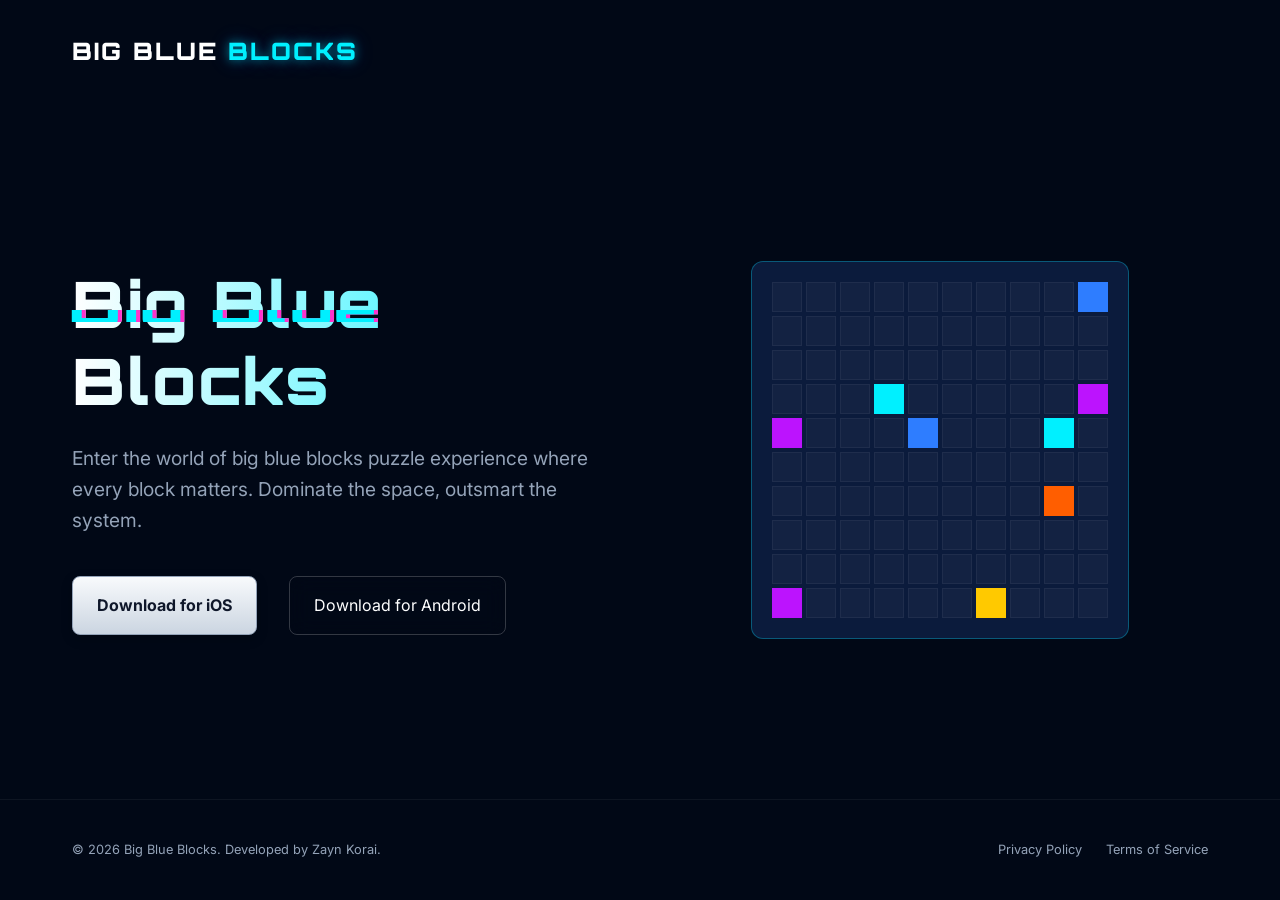
==== website/index.html @ 27ce7a00 "website" ====
<!DOCTYPE html>
<html lang="en">

<head>
    <meta charset="UTF-8">
    <meta name="viewport" content="width=device-width, initial-scale=1.0">
    <title>Big Blue Blocks |Puzzle Game</title>
    <meta name="description"
        content="Capture the grid in this high-intensity neo-cyberpunk puzzle game. Challenge your mind and dominate the digital landscape.">
    <link rel="preconnect" href="https://fonts.googleapis.com">
    <link rel="preconnect" href="https://fonts.gstatic.com" crossorigin>
    <link
        href="https://fonts.googleapis.com/css2?family=Inter:wght@300;400;600&family=Orbitron:wght@400;700;900&display=swap"
        rel="stylesheet">
    <link rel="stylesheet" href="style.css">
</head>

<body>

    <nav>
        <div class="container nav-wrapper">
            <div class="logo">BIG BLUE <span>BLOCKS</span></div>
            <ul class="nav-links">
            </ul>
        </div>
    </nav>

    <main>
        <section id="hero">
            <div class="container hero-wrapper">
                <div class="hero-content">
                    <h1 class="glitch-text" data-text="Big Blue Blocks">Big Blue Blocks</h1>
                    <p class="subtitle">Enter the world of big blue blocks puzzle experience where every block matters.
                        Dominate
                        the space, outsmart the system.</p>
                    <div class="hero-actions">
                        <a href="#" class="btn-primary">Download for iOS</a>
                        <a href="#" class="btn-secondary">Download for Android</a>
                    </div>
                </div>
                <div class="hero-visual">
                    <div class="grid-showcase">
                        <div class="grid-container">
                            <!-- Grid generated by JS -->
                        </div>
                    </div>
                </div>
            </div>
        </section>

    </main>

    <footer>
        <div class="container footer-wrapper">
            <p>&copy; 2026 Big Blue Blocks. Developed by Zayn Korai.</p>
            <div class="footer-links">
                <a href="privacy.html">Privacy Policy</a>
                <a href="terms.html">Terms of Service</a>
            </div>
        </div>
    </footer>

    <script src="script.js"></script>
</body>

</html>
---- website/style.css ----
:root {
    --bg-dark: #010816;
    --navy: #0B1B3C;
    --cyan: #00F0FF;
    --blue: #2E7DFF;
    --purple: #BC13FE;
    --pink: #FF33CC;
    --yellow: #FFC900;
    --text-primary: #ffffff;
    --text-secondary: #94a3b8;
    --glass: rgba(11, 27, 60, 0.7);
    --neon-blue: 0 0 10px rgba(0, 240, 255, 0.5), 0 0 20px rgba(46, 125, 255, 0.3);
}

* {
    margin: 0;
    padding: 0;
    box-sizing: border-box;
}

.container {
    max-width: 1200px;
    margin: 0 auto;
    padding: 0 5%;
    width: 100%;
}

body {
    background-color: var(--bg-dark);
    color: var(--text-primary);
    font-family: 'Inter', sans-serif;
    overflow-x: hidden;
    line-height: 1.6;
    display: flex;
    flex-direction: column;
    min-height: 100vh;
}

h1,
h2,
h3,
.logo {
    font-family: 'Orbitron', sans-serif;
    letter-spacing: 2px;
}

/* Nav */
nav {
    display: flex;
    justify-content: center;
    align-items: center;
    padding: 1.5rem 0;
    background: transparent;
    position: relative;
    z-index: 100;
}

.nav-wrapper {
    display: flex;
    flex-direction: column;
    align-items: center;
    gap: 1.25rem;
}

.logo {
    font-weight: 900;
    font-size: 1.5rem;
    color: var(--text-primary);
    text-decoration: none;
}

.logo span {
    color: var(--cyan);
    text-shadow: var(--neon-blue);
}

.nav-links {
    display: flex;
    flex-direction: column;
    list-style: none;
    gap: 1rem;
    align-items: center;
}

.nav-links a {
    text-decoration: none;
    color: var(--text-secondary);
    font-size: 0.85rem;
    text-transform: uppercase;
    transition: color 0.3s;
}

.nav-links a:hover {
    color: var(--cyan);
}

/* Buttons */
.btn-sm {
    padding: 0.5rem 1.2rem;
    border: 1px solid var(--cyan);
    border-radius: 4px;
    font-weight: 600;
}

.btn-primary {
    display: block;
    width: 100%;
    text-align: center;
    padding: 1rem 1.5rem;
    background: linear-gradient(180deg, #f8fafc 0%, #cbd5e1 100%);
    color: #0f172a;
    text-decoration: none;
    border-radius: 8px;
    font-weight: 700;
    border: 1px solid #94a3b8;
    box-shadow: 0 4px 12px rgba(0, 0, 0, 0.2);
    transition: transform 0.2s, background 0.2s;
}

.btn-primary:hover {
    transform: translateY(-2px);
    background: linear-gradient(180deg, #ffffff 0%, #e2e8f0 100%);
}

.btn-secondary {
    display: block;
    width: 100%;
    text-align: center;
    padding: 1rem 1.5rem;
    border: 1px solid rgba(255, 255, 255, 0.2);
    color: white;
    text-decoration: none;
    border-radius: 8px;
    margin-top: 1rem;
    backdrop-filter: blur(10px);
    transition: background 0.2s;
}

.btn-secondary:hover {
    background: rgba(255, 255, 255, 0.05);
}

main {
    flex: 1;
    display: flex;
    align-items: center;
}

#hero {
    width: 100%;
    padding: 2rem 0;
    display: flex;
    flex-direction: column;
    align-items: center;
    text-align: center;
}

.hero-wrapper {
    display: flex;
    flex-direction: column;
    justify-content: center;
    align-items: center;
    gap: 3rem;
}

.hero-content {
    flex: 1;
    max-width: 100%;
}

h1 {
    font-size: 2.2rem;
    font-weight: 900;
    line-height: 1.2;
    margin-bottom: 1rem;
    background: linear-gradient(to right, #fff, var(--cyan));
    -webkit-background-clip: text;
    -webkit-text-fill-color: transparent;
}

.subtitle {
    font-size: 1rem;
    color: var(--text-secondary);
    margin-bottom: 2rem;
    padding: 0 1rem;
}

.hero-actions {
    display: flex;
    flex-direction: column;
    gap: 1rem;
    width: 100%;
    padding: 0 2rem;
}

.hero-visual {
    flex: 1;
    display: flex;
    justify-content: center;
    align-items: center;
    position: relative;
    width: 100%;
}

.grid-showcase {
    position: relative;
    z-index: 2;
}

/* Grid Animation */
.grid-container {
    display: grid;
    grid-template-columns: repeat(10, 22px);
    grid-template-rows: repeat(10, 22px);
    gap: 2px;
    padding: 10px;
    background: var(--navy);
    border: 1px solid rgba(6, 182, 212, 0.4);
    border-radius: 12px;
    backdrop-filter: blur(10px);
    margin: 0 auto;
}

.grid-node {
    width: 22px;
    height: 22px;
    background: rgba(255, 255, 255, 0.03);
    border: 1px solid rgba(255, 255, 255, 0.05);
    transition: background 0.5s;
}

/* Floating Elements */
.block {
    position: absolute;
    border-radius: 4px;
    animation: float 6s infinite ease-in-out;
}

.b1 {
    width: 30px;
    height: 30px;
    background: var(--cyan);
    top: -15px;
    right: 5%;
    filter: blur(2px);
}

.b2 {
    width: 45px;
    height: 45px;
    background: var(--purple);
    bottom: 5%;
    left: 0;
    filter: blur(5px);
    animation-delay: 2s;
}

.b3 {
    width: 25px;
    height: 25px;
    background: var(--pink);
    top: 15%;
    left: -15px;
    filter: blur(1px);
    animation-delay: 4s;
}

@keyframes float {
    0%,
    100% {
        transform: translateY(0) rotate(0);
    }

    50% {
        transform: translateY(-20px) rotate(10deg);
    }
}

footer {
    padding: 2.5rem 0;
    text-align: center;
    border-top: 1px solid rgba(255, 255, 255, 0.05);
    color: var(--text-secondary);
    font-size: 0.8rem;
}

.footer-wrapper {
    display: flex;
    flex-direction: column;
    justify-content: center;
    align-items: center;
    gap: 1.5rem;
}

.footer-links {
    display: flex;
    flex-direction: column;
    gap: 1rem;
}

.footer-links a {
    color: var(--text-secondary);
    text-decoration: none;
    transition: color 0.3s;
}

.footer-links a:hover {
    color: var(--cyan);
}

/* Glitch Effect */
.glitch-text {
    position: relative;
    display: inline-block;
}

.glitch-text::before,
.glitch-text::after {
    content: attr(data-text);
    position: absolute;
    top: 0;
    left: 0;
    width: 100%;
    height: 100%;
}

.glitch-text::before {
    left: 2px;
    text-shadow: -2px 0 var(--pink);
    clip: rect(44px, 450px, 56px, 0);
    animation: glitch 5s infinite linear alternate-reverse;
}

.glitch-text::after {
    left: -2px;
    text-shadow: -2px 0 var(--cyan);
    clip: rect(44px, 450px, 56px, 0);
    animation: glitch 5s infinite linear alternate;
}

@keyframes glitch {
    0% { clip: rect(10px, 9999px, 9px, 0); }
    10% { clip: rect(60px, 9999px, 5px, 0); }
    20% { clip: rect(20px, 9999px, 80px, 0); }
    30% { clip: rect(70px, 9999px, 15px, 0); }
    40% { clip: rect(30px, 9999px, 50px, 0); }
    50% { clip: rect(50px, 9999px, 90px, 0); }
    60% { clip: rect(80px, 9999px, 30px, 0); }
    70% { clip: rect(15px, 9999px, 70px, 0); }
    80% { clip: rect(90px, 9999px, 20px, 0); }
    90% { clip: rect(40px, 9999px, 60px, 0); }
    100% { clip: rect(10px, 9999px, 9px, 0); }
}

/* Tablet (min-width: 640px) */
@media (min-width: 640px) {
    .container {
        padding: 0 2rem;
    }

    h1 {
        font-size: 3rem;
        margin-bottom: 1.25rem;
    }

    .subtitle {
        font-size: 1.1rem;
        padding: 0;
    }

    .nav-wrapper {
        flex-direction: row;
        justify-content: flex-start;
        gap: 2rem;
    }

    .nav-links {
        flex-direction: row;
        gap: 1.5rem;
    }

    .nav-links a {
        font-size: 0.9rem;
    }

    .hero-wrapper {
        gap: 4rem;
    }

    .hero-actions {
        flex-direction: row;
        justify-content: center;
        padding: 0;
    }

    .btn-primary, .btn-secondary {
        display: inline-block;
        width: auto;
    }

    .btn-secondary {
        margin-top: 0;
        margin-left: 1rem;
    }

    .grid-container {
        grid-template-columns: repeat(10, 26px);
        grid-template-rows: repeat(10, 26px);
        gap: 3px;
        padding: 15px;
    }

    .grid-node {
        width: 26px;
        height: 26px;
    }

    .footer-wrapper {
        flex-direction: row;
        justify-content: space-between;
    }

    .footer-links {
        flex-direction: row;
        gap: 1.5rem;
    }
}

/* Desktop (min-width: 992px) */
@media (min-width: 992px) {
    body {
        overflow: hidden;
    }

    h1 {
        font-size: 4rem;
        margin-bottom: 1.5rem;
    }

    .subtitle {
        font-size: 1.2rem;
        margin-bottom: 2.5rem;
    }

    nav {
        padding: 2rem 0;
    }

    .nav-wrapper {
        gap: 3rem;
    }

    .nav-links {
        gap: 2rem;
    }

    #hero {
        text-align: left;
        flex-direction: row;
    }

    .hero-wrapper {
        flex-direction: row;
        justify-content: space-between;
        align-items: center;
    }

    .hero-content {
        max-width: 600px;
    }

    .hero-actions {
        justify-content: flex-start;
    }

    .grid-container {
        grid-template-columns: repeat(10, 30px);
        grid-template-rows: repeat(10, 30px);
        gap: 4px;
        padding: 20px;
    }

    .grid-node {
        width: 30px;
        height: 30px;
    }

    .b1 { width: 40px; height: 40px; top: -20px; right: 10%; }
    .b2 { width: 60px; height: 60px; bottom: 10%; left: 0; }
    .b3 { width: 30px; height: 30px; top: 20%; left: -20px; }
}
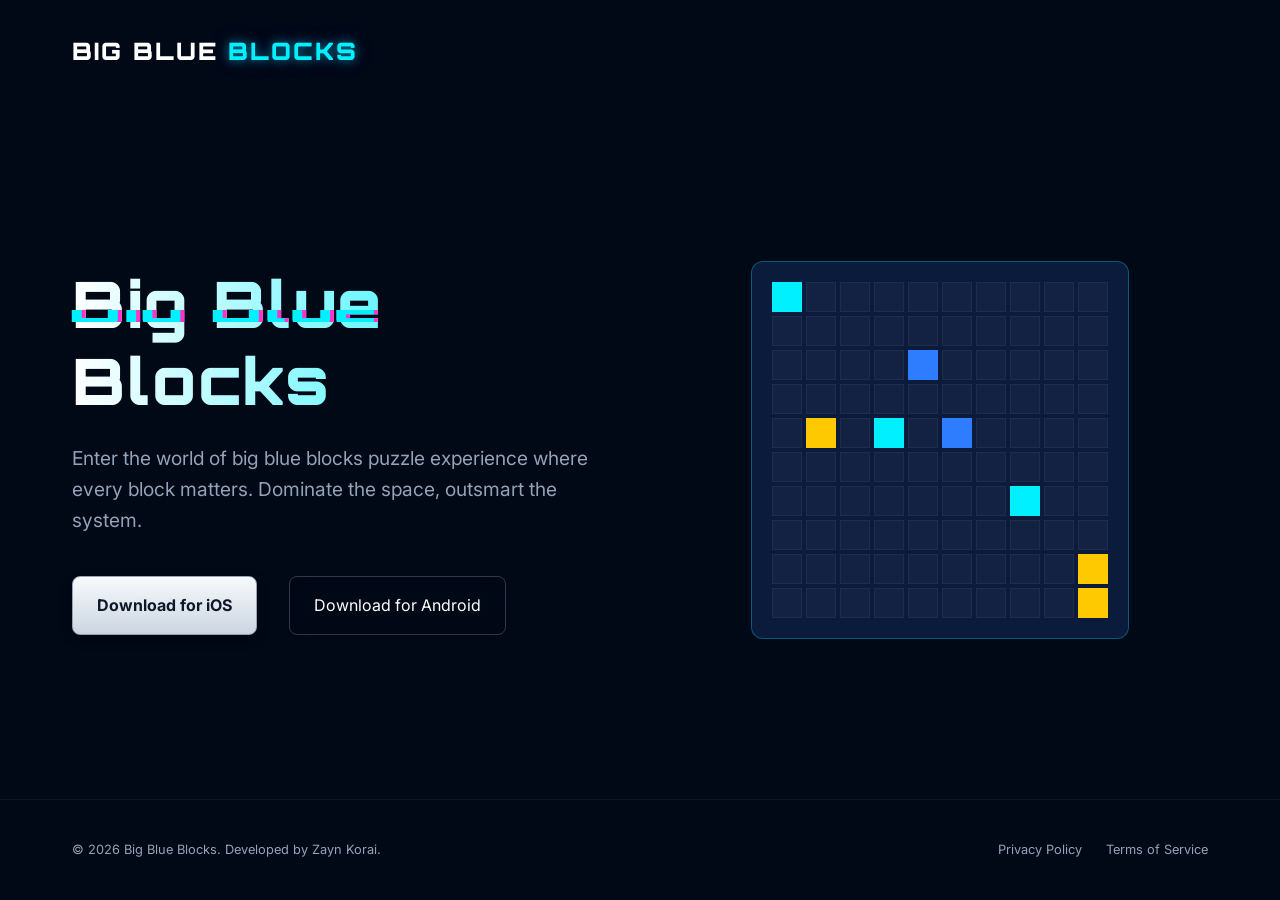
==== commit fdedb671: "info update" ====
--- a/website/index.html
+++ b/website/index.html
@@ -6,7 +6,7 @@
     <meta name="viewport" content="width=device-width, initial-scale=1.0">
     <title>Big Blue Blocks |Puzzle Game</title>
     <meta name="description"
-        content="Capture the grid in this high-intensity neo-cyberpunk puzzle game. Challenge your mind and dominate the digital landscape.">
+        content="Capture the grid in puzzle game. Challenge your mind and dominate the digital landscape.">
     <link rel="preconnect" href="https://fonts.googleapis.com">
     <link rel="preconnect" href="https://fonts.gstatic.com" crossorigin>
     <link
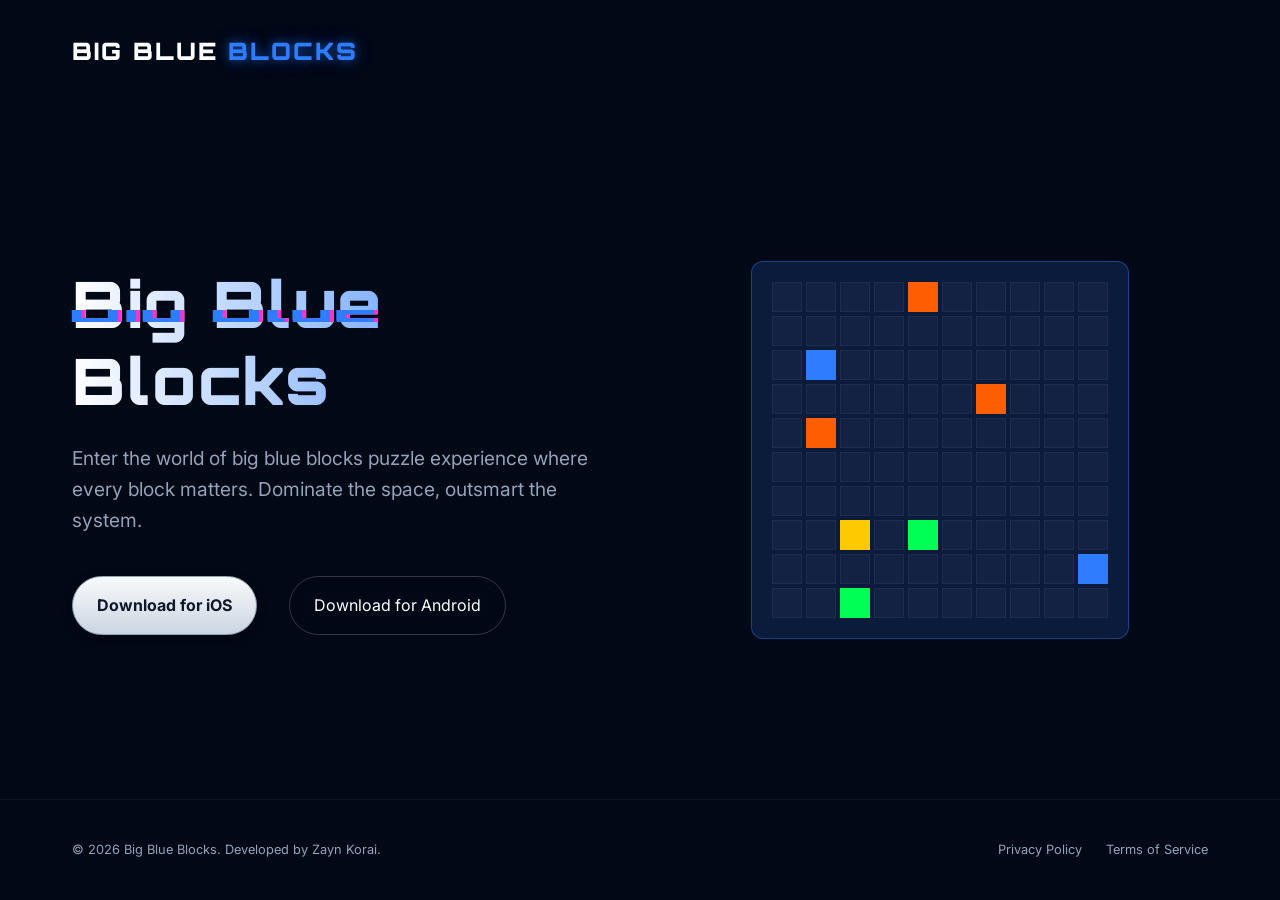
==== commit b7583524: "ios app link" ====
--- a/website/index.html
+++ b/website/index.html
@@ -34,8 +34,9 @@
                         Dominate
                         the space, outsmart the system.</p>
                     <div class="hero-actions">
-                        <a href="#" class="btn-primary">Download for iOS</a>
-                        <a href="#" class="btn-secondary">Download for Android</a>
+                        <a href="https://apps.apple.com/us/app/big-blue-blocks/id6762080801"
+                            class="btn-primary">Download for iOS</a>
+                        <a href="https://play.google.com/store/apps/" class="btn-secondary">Download for Android</a>
                     </div>
                 </div>
                 <div class="hero-visual">
--- a/website/style.css
+++ b/website/style.css
@@ -1,7 +1,6 @@
 :root {
     --bg-dark: #010816;
     --navy: #0B1B3C;
-    --cyan: #00F0FF;
     --blue: #2E7DFF;
     --purple: #BC13FE;
     --pink: #FF33CC;
@@ -9,7 +8,7 @@
     --text-primary: #ffffff;
     --text-secondary: #94a3b8;
     --glass: rgba(11, 27, 60, 0.7);
-    --neon-blue: 0 0 10px rgba(0, 240, 255, 0.5), 0 0 20px rgba(46, 125, 255, 0.3);
+    --neon-blue: 0 0 10px rgba(46, 125, 255, 0.5), 0 0 20px rgba(46, 125, 255, 0.3);
 }
 
 * {
@@ -70,7 +69,7 @@
 }
 
 .logo span {
-    color: var(--cyan);
+    color: var(--blue);
     text-shadow: var(--neon-blue);
 }
 
@@ -91,14 +90,14 @@
 }
 
 .nav-links a:hover {
-    color: var(--cyan);
+    color: var(--blue);
 }
 
 /* Buttons */
 .btn-sm {
     padding: 0.5rem 1.2rem;
-    border: 1px solid var(--cyan);
-    border-radius: 4px;
+    border: 1px solid var(--blue);
+    border-radius: 9999px;
     font-weight: 600;
 }
 
@@ -110,7 +109,7 @@
     background: linear-gradient(180deg, #f8fafc 0%, #cbd5e1 100%);
     color: #0f172a;
     text-decoration: none;
-    border-radius: 8px;
+    border-radius: 9999px;
     font-weight: 700;
     border: 1px solid #94a3b8;
     box-shadow: 0 4px 12px rgba(0, 0, 0, 0.2);
@@ -130,7 +129,7 @@
     border: 1px solid rgba(255, 255, 255, 0.2);
     color: white;
     text-decoration: none;
-    border-radius: 8px;
+    border-radius: 9999px;
     margin-top: 1rem;
     backdrop-filter: blur(10px);
     transition: background 0.2s;
@@ -173,7 +172,7 @@
     font-weight: 900;
     line-height: 1.2;
     margin-bottom: 1rem;
-    background: linear-gradient(to right, #fff, var(--cyan));
+    background: linear-gradient(to right, #fff, var(--blue));
     -webkit-background-clip: text;
     -webkit-text-fill-color: transparent;
 }
@@ -215,7 +214,7 @@
     gap: 2px;
     padding: 10px;
     background: var(--navy);
-    border: 1px solid rgba(6, 182, 212, 0.4);
+    border: 1px solid rgba(46, 125, 255, 0.4);
     border-radius: 12px;
     backdrop-filter: blur(10px);
     margin: 0 auto;
@@ -239,7 +238,7 @@
 .b1 {
     width: 30px;
     height: 30px;
-    background: var(--cyan);
+    background: var(--blue);
     top: -15px;
     right: 5%;
     filter: blur(2px);
@@ -305,7 +304,7 @@
 }
 
 .footer-links a:hover {
-    color: var(--cyan);
+    color: var(--blue);
 }
 
 /* Glitch Effect */
@@ -333,7 +332,7 @@
 
 .glitch-text::after {
     left: -2px;
-    text-shadow: -2px 0 var(--cyan);
+    text-shadow: -2px 0 var(--blue);
     clip: rect(44px, 450px, 56px, 0);
     animation: glitch 5s infinite linear alternate;
 }
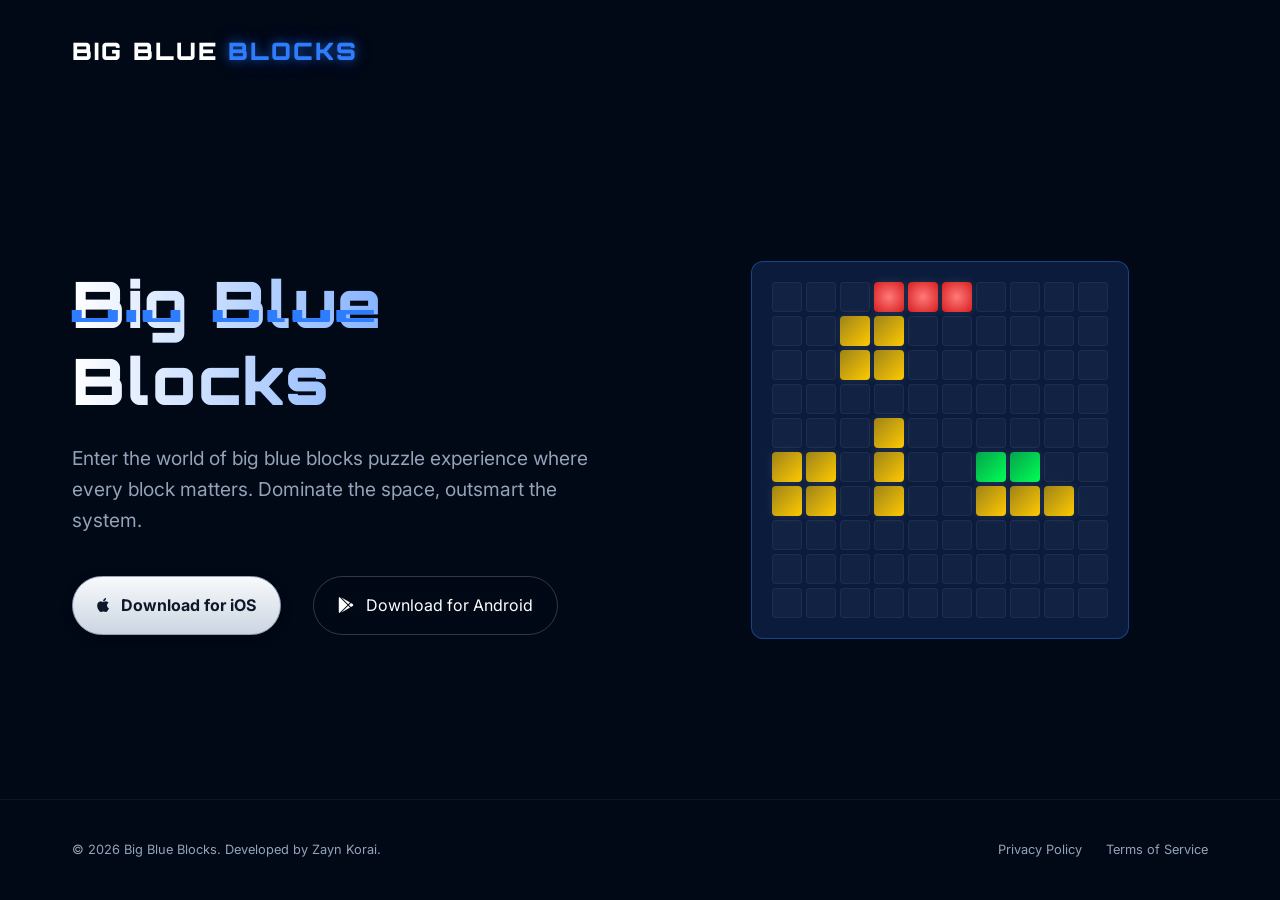
==== commit 27af8339: "Interactive Onboarding — the autonomous demo loop, instant takeover, skip button Game Feel & Juice —" ====
--- a/website/index.html
+++ b/website/index.html
@@ -13,6 +13,7 @@
         href="https://fonts.googleapis.com/css2?family=Inter:wght@300;400;600&family=Orbitron:wght@400;700;900&display=swap"
         rel="stylesheet">
     <link rel="stylesheet" href="style.css">
+    <link rel="stylesheet" href="https://cdnjs.cloudflare.com/ajax/libs/font-awesome/6.7.2/css/all.min.css">
 </head>
 
 <body>
@@ -20,8 +21,6 @@
     <nav>
         <div class="container nav-wrapper">
             <div class="logo">BIG BLUE <span>BLOCKS</span></div>
-            <ul class="nav-links">
-            </ul>
         </div>
     </nav>
 
@@ -34,9 +33,10 @@
                         Dominate
                         the space, outsmart the system.</p>
                     <div class="hero-actions">
-                        <a href="https://apps.apple.com/us/app/big-blue-blocks/id6762080801"
-                            class="btn-primary">Download for iOS</a>
-                        <a href="https://play.google.com/store/apps/" class="btn-secondary">Download for Android</a>
+                        <a href="https://apps.apple.com/us/app/big-blue-blocks/id6762080801" class="btn-primary"><i
+                                class="fa-brands fa-apple"></i> Download for iOS</a>
+                        <a href="https://play.google.com/store/apps/details?id=com.bigblueblocks.app"
+                            class="btn-secondary"><i class="fa-brands fa-google-play"></i> Download for Android</a>
                     </div>
                 </div>
                 <div class="hero-visual">
--- a/website/style.css
+++ b/website/style.css
@@ -2,13 +2,22 @@
     --bg-dark: #010816;
     --navy: #0B1B3C;
     --blue: #2E7DFF;
-    --purple: #BC13FE;
-    --pink: #FF33CC;
+    --orange: #FF5E00;
+    --green: #00FF55;
+    --red: #FF003C;
     --yellow: #FFC900;
     --text-primary: #ffffff;
     --text-secondary: #94a3b8;
     --glass: rgba(11, 27, 60, 0.7);
     --neon-blue: 0 0 10px rgba(46, 125, 255, 0.5), 0 0 20px rgba(46, 125, 255, 0.3);
+    
+    /* Official App Gradients */
+    --grad-blue: linear-gradient(135deg, rgba(46, 125, 255, 0.6) 0%, #2E7DFF 100%);
+    --grad-orange: linear-gradient(135deg, rgba(255, 94, 0, 0.6) 0%, #FF5E00 100%);
+    --grad-green: linear-gradient(135deg, rgba(0, 255, 85, 0.6) 0%, #00FF55 100%);
+    --grad-red: linear-gradient(135deg, rgba(255, 0, 60, 0.6) 0%, #FF003C 100%);
+    --grad-yellow: linear-gradient(135deg, rgba(255, 201, 0, 0.6) 0%, #FFC900 100%);
+    --grad-hurdle: radial-gradient(circle, #FF7A7A 0%, #D61C1C 100%);
 }
 
 * {
@@ -99,6 +108,13 @@
     border: 1px solid var(--blue);
     border-radius: 9999px;
     font-weight: 600;
+    transition: all 0.3s ease;
+}
+
+.btn-sm:hover {
+    background: var(--blue);
+    color: white !important;
+    box-shadow: var(--neon-blue);
 }
 
 .btn-primary {
@@ -119,6 +135,10 @@
 .btn-primary:hover {
     transform: translateY(-2px);
     background: linear-gradient(180deg, #ffffff 0%, #e2e8f0 100%);
+}
+
+.nav-links i, .hero-actions i {
+    margin-right: 8px;
 }
 
 .btn-secondary {
@@ -225,7 +245,8 @@
     height: 22px;
     background: rgba(255, 255, 255, 0.03);
     border: 1px solid rgba(255, 255, 255, 0.05);
-    transition: background 0.5s;
+    border-radius: 4px;
+    transition: all 0.5s ease;
 }
 
 /* Floating Elements */
@@ -238,30 +259,33 @@
 .b1 {
     width: 30px;
     height: 30px;
-    background: var(--blue);
+    background: var(--grad-blue);
     top: -15px;
     right: 5%;
     filter: blur(2px);
+    box-shadow: 0 0 15px rgba(46, 125, 255, 0.4);
 }
 
 .b2 {
     width: 45px;
     height: 45px;
-    background: var(--purple);
+    background: var(--grad-yellow);
     bottom: 5%;
     left: 0;
     filter: blur(5px);
     animation-delay: 2s;
+    box-shadow: 0 0 20px rgba(255, 201, 0, 0.3);
 }
 
 .b3 {
     width: 25px;
     height: 25px;
-    background: var(--pink);
+    background: var(--grad-orange);
     top: 15%;
     left: -15px;
     filter: blur(1px);
     animation-delay: 4s;
+    box-shadow: 0 0 10px rgba(255, 94, 0, 0.4);
 }
 
 @keyframes float {
@@ -369,8 +393,8 @@
 
     .nav-wrapper {
         flex-direction: row;
-        justify-content: flex-start;
-        gap: 2rem;
+        justify-content: space-between;
+        align-items: center;
     }
 
     .nav-links {
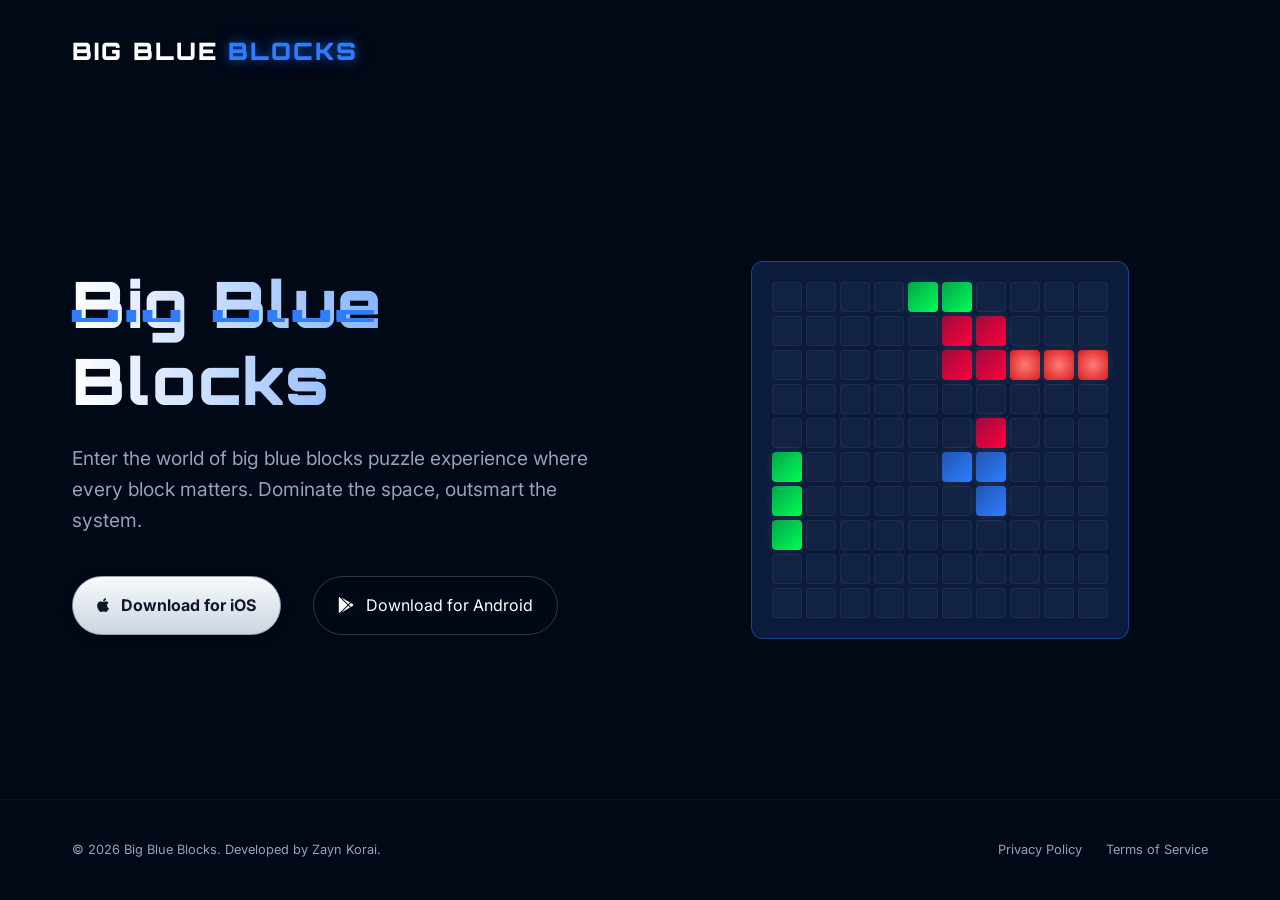
==== commit 36abdda7: "Interactive Onboarding — the autonomous demo loop, instant takeover, skip button Game Feel & Juice —" ====
--- a/website/index.html
+++ b/website/index.html
@@ -35,7 +35,7 @@
                     <div class="hero-actions">
                         <a href="https://apps.apple.com/us/app/big-blue-blocks/id6762080801" class="btn-primary"><i
                                 class="fa-brands fa-apple"></i> Download for iOS</a>
-                        <a href="https://play.google.com/store/apps/details?id=com.bigblueblocks.app"
+                        <a href="https://play.google.com/apps/testing/com.bigblueblocks.app"
                             class="btn-secondary"><i class="fa-brands fa-google-play"></i> Download for Android</a>
                     </div>
                 </div>
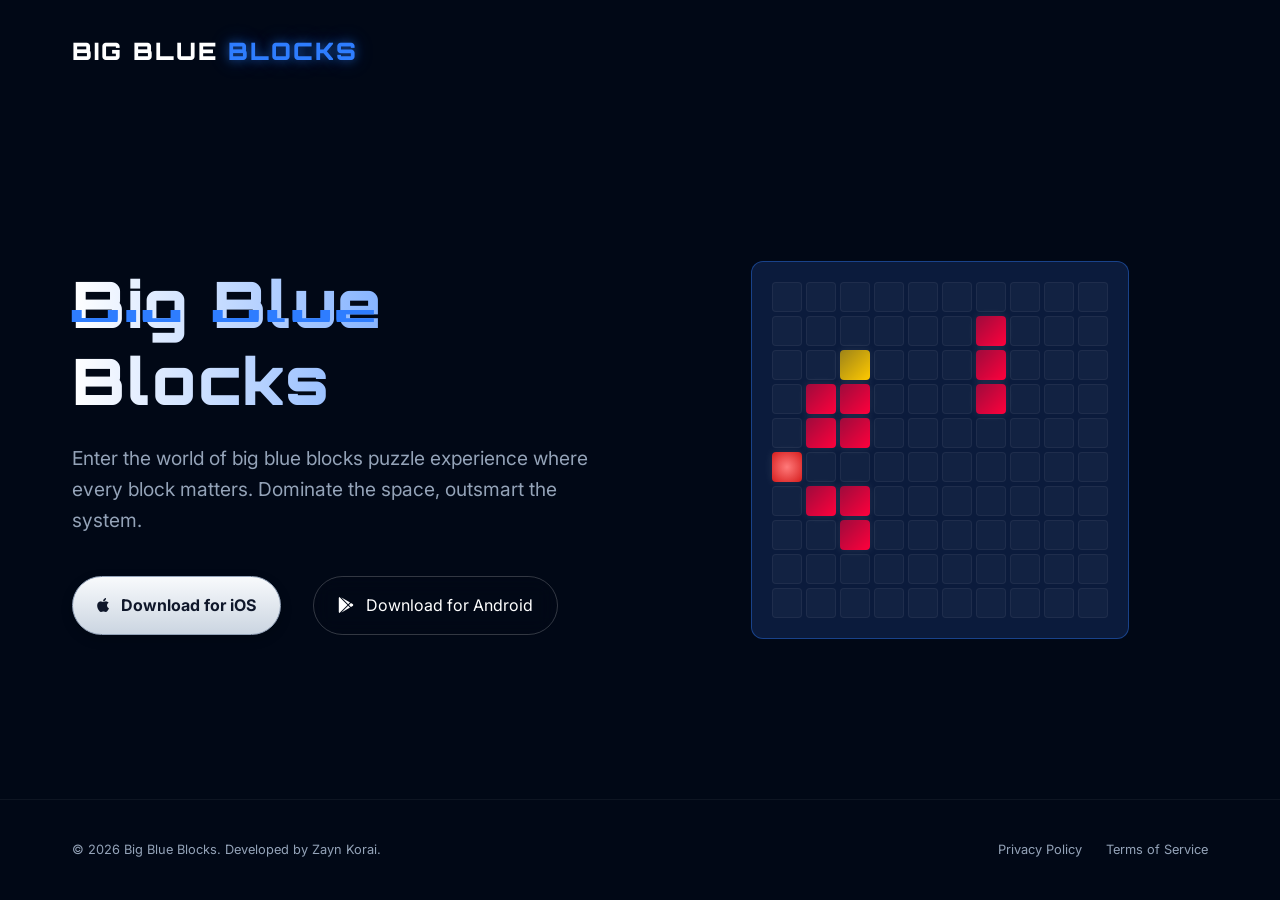
==== commit a16b97df: "feat: Simplify game shapes to make gameplay easier - Removed complex and difficult shapes (5-line, P" ====
--- a/website/index.html
+++ b/website/index.html
@@ -35,7 +35,7 @@
                     <div class="hero-actions">
                         <a href="https://apps.apple.com/us/app/big-blue-blocks/id6762080801" class="btn-primary"><i
                                 class="fa-brands fa-apple"></i> Download for iOS</a>
-                        <a href="https://play.google.com/apps/testing/com.bigblueblocks.app"
+                        <a href="https://play.google.com/store/apps/details?id=com.bigblueblocks.app"
                             class="btn-secondary"><i class="fa-brands fa-google-play"></i> Download for Android</a>
                     </div>
                 </div>
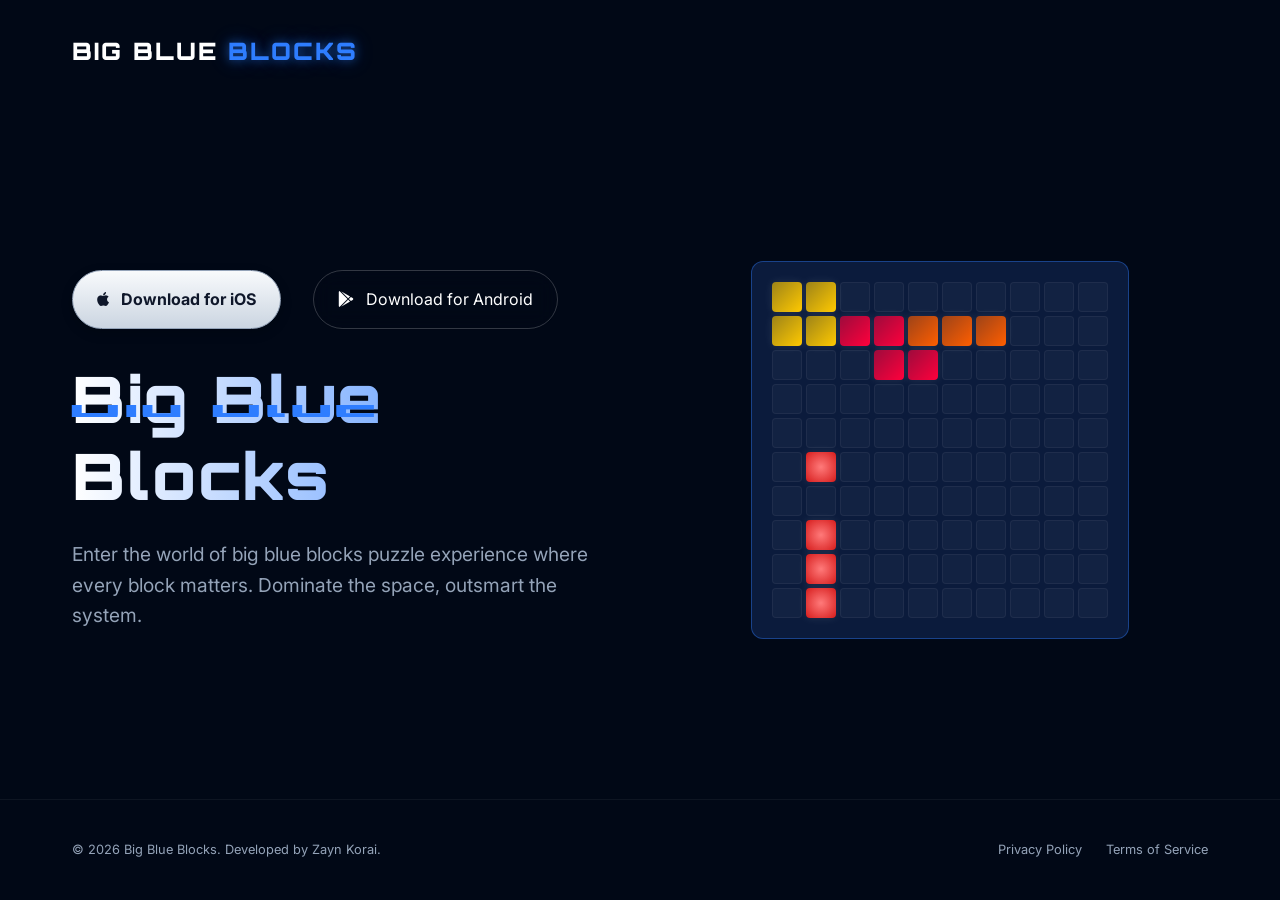
==== commit e84b1dfe: "iOS release" ====
--- a/website/index.html
+++ b/website/index.html
@@ -28,16 +28,16 @@
         <section id="hero">
             <div class="container hero-wrapper">
                 <div class="hero-content">
-                    <h1 class="glitch-text" data-text="Big Blue Blocks">Big Blue Blocks</h1>
-                    <p class="subtitle">Enter the world of big blue blocks puzzle experience where every block matters.
-                        Dominate
-                        the space, outsmart the system.</p>
                     <div class="hero-actions">
                         <a href="https://apps.apple.com/us/app/big-blue-blocks/id6762080801" class="btn-primary"><i
                                 class="fa-brands fa-apple"></i> Download for iOS</a>
                         <a href="https://play.google.com/store/apps/details?id=com.bigblueblocks.app"
                             class="btn-secondary"><i class="fa-brands fa-google-play"></i> Download for Android</a>
                     </div>
+                    <h1 class="glitch-text" data-text="Big Blue Blocks">Big Blue Blocks</h1>
+                    <p class="subtitle">Enter the world of big blue blocks puzzle experience where every block matters.
+                        Dominate
+                        the space, outsmart the system.</p>
                 </div>
                 <div class="hero-visual">
                     <div class="grid-showcase">
--- a/website/style.css
+++ b/website/style.css
@@ -200,16 +200,17 @@
 .subtitle {
     font-size: 1rem;
     color: var(--text-secondary);
+    margin-bottom: 0;
+    padding: 0 1rem;
+}
+
+.hero-actions {
+    display: flex;
+    flex-direction: column;
+    gap: 1rem;
+    width: 100%;
+    padding: 0 2rem;
     margin-bottom: 2rem;
-    padding: 0 1rem;
-}
-
-.hero-actions {
-    display: flex;
-    flex-direction: column;
-    gap: 1rem;
-    width: 100%;
-    padding: 0 2rem;
 }
 
 .hero-visual {
@@ -462,7 +463,7 @@
 
     .subtitle {
         font-size: 1.2rem;
-        margin-bottom: 2.5rem;
+        margin-bottom: 0;
     }
 
     nav {
